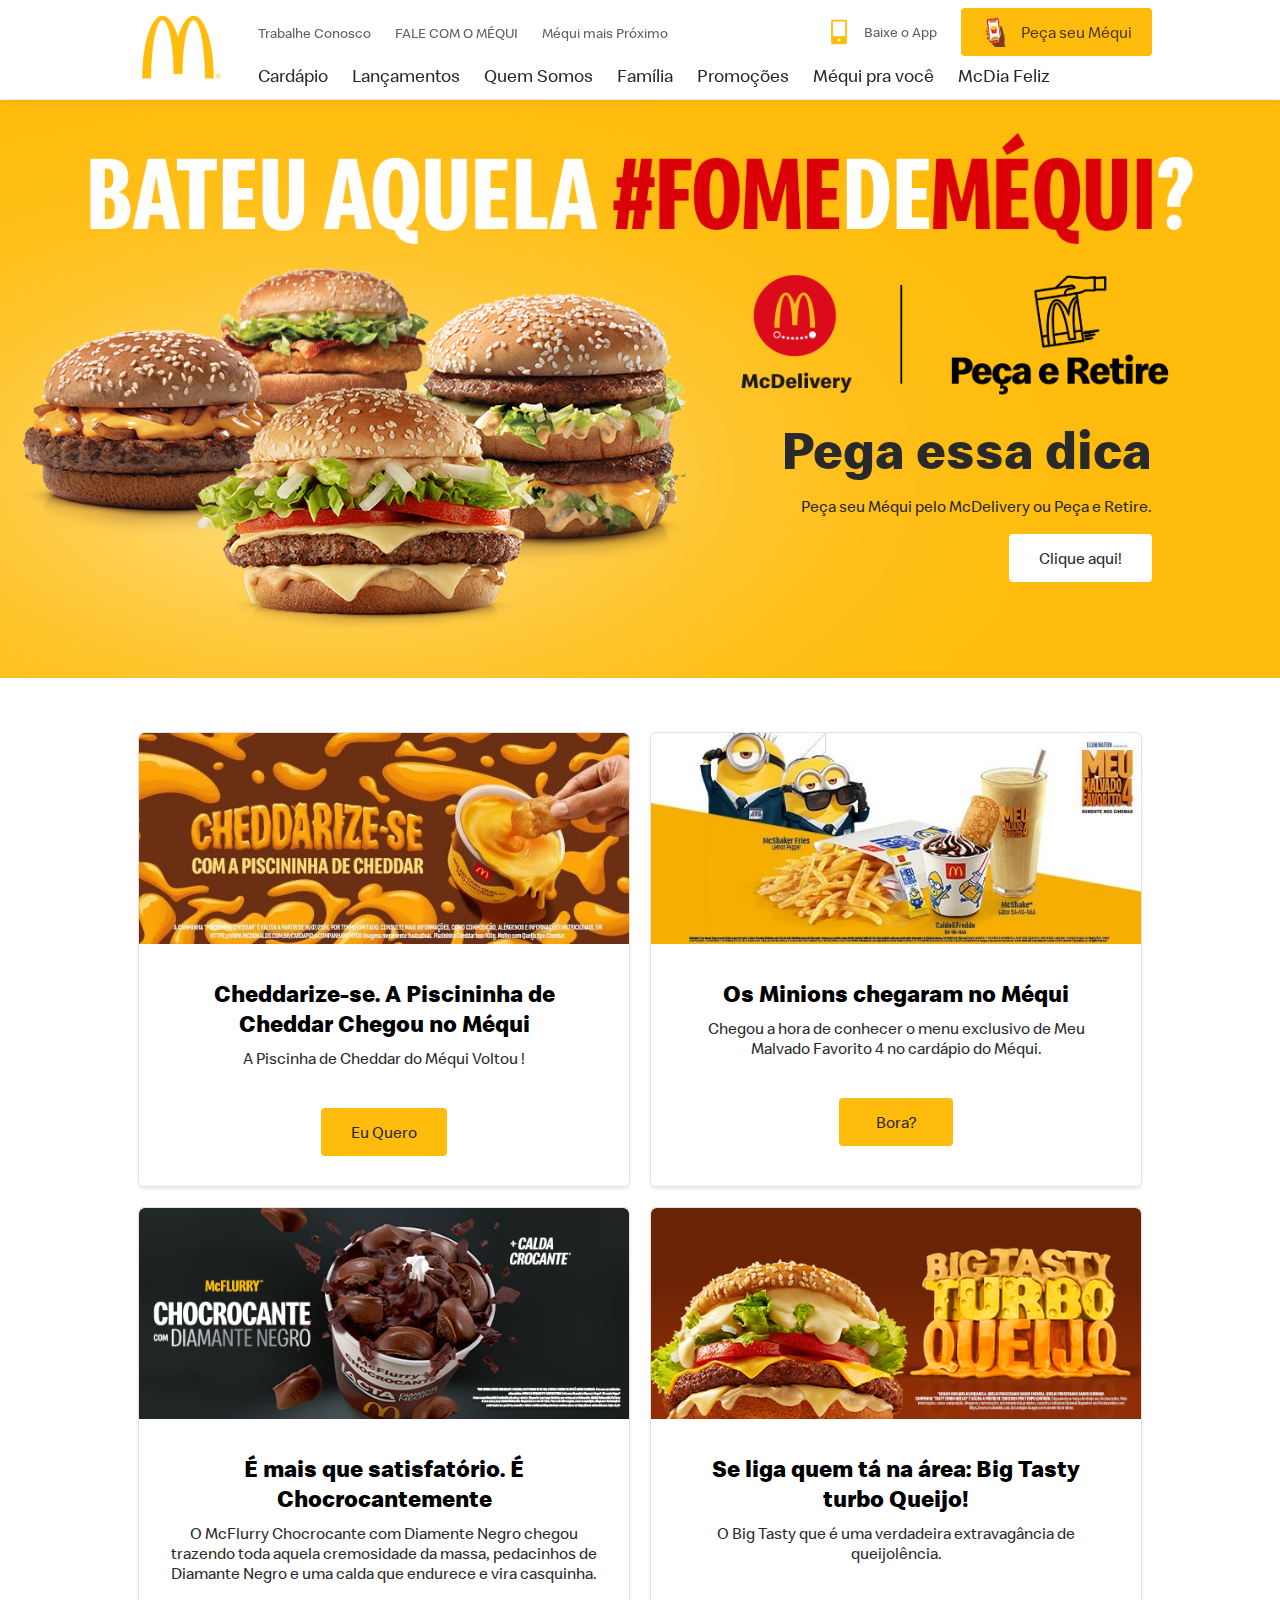
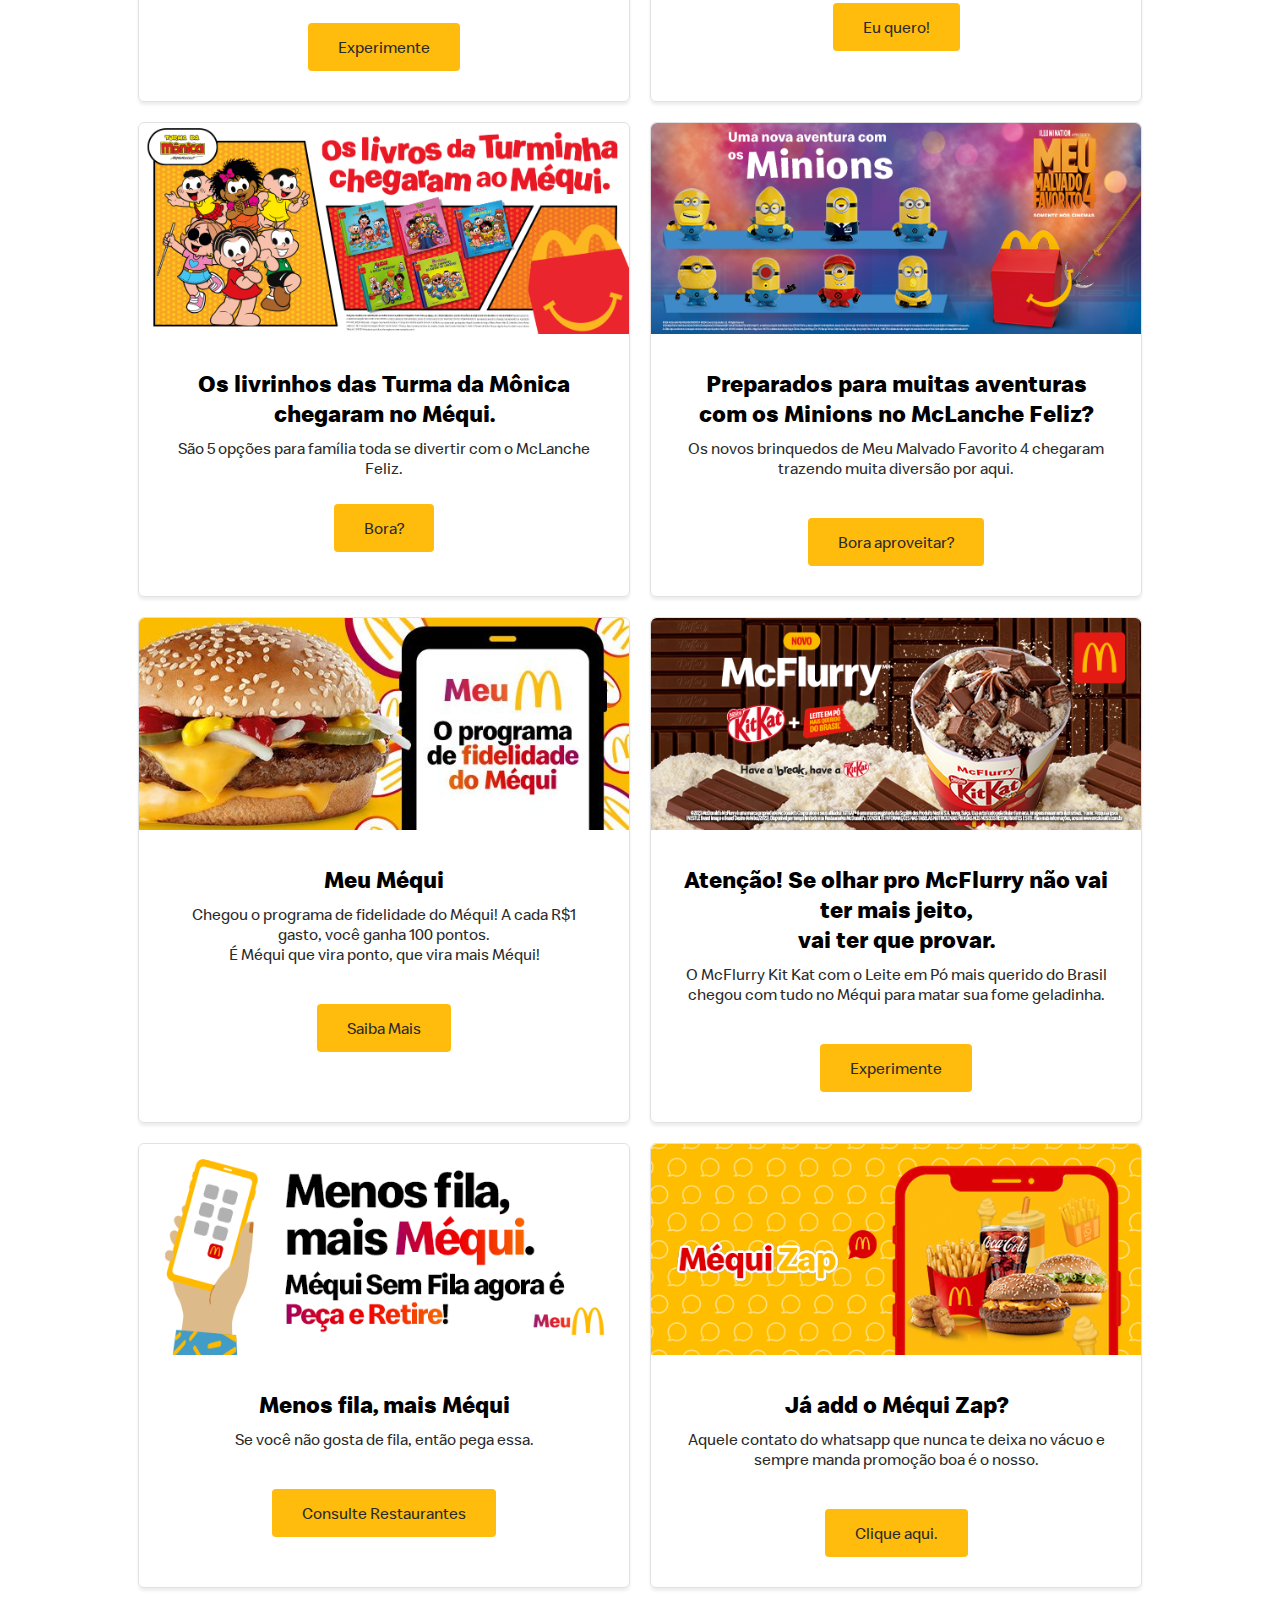
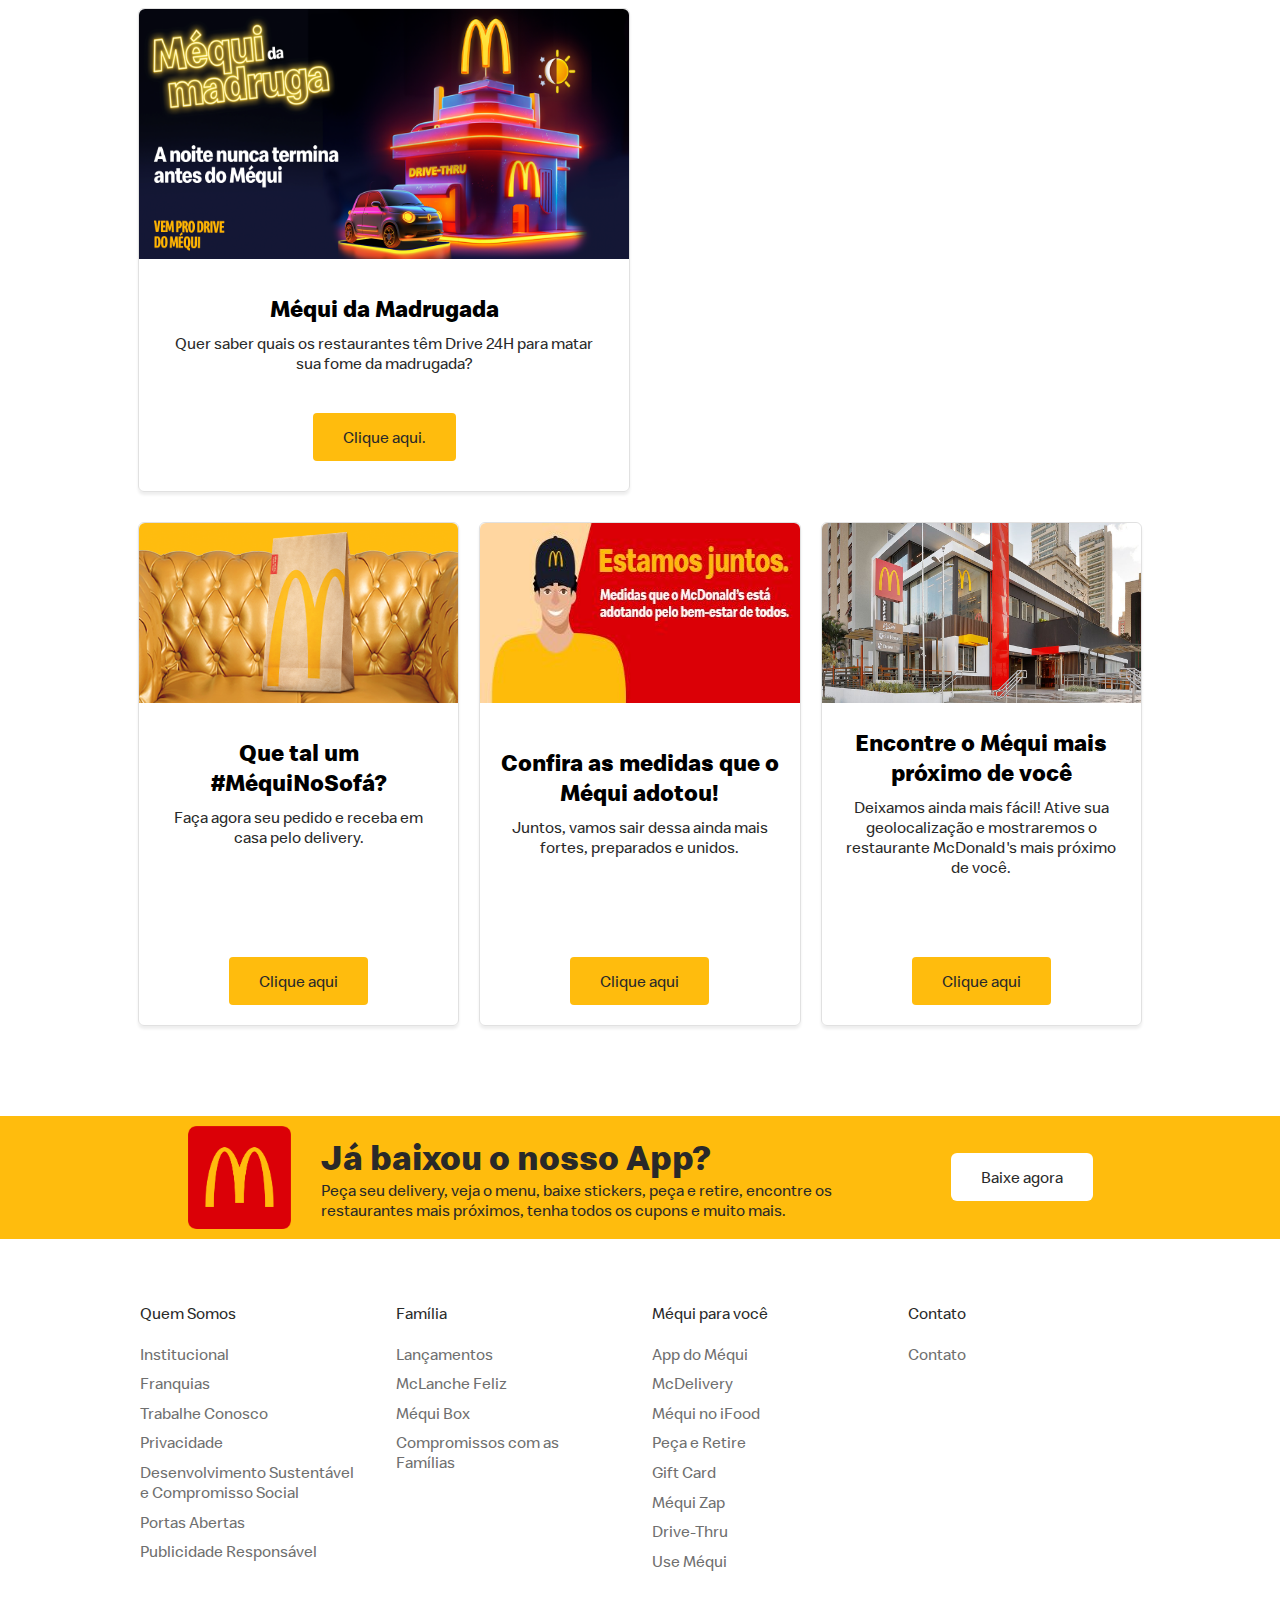
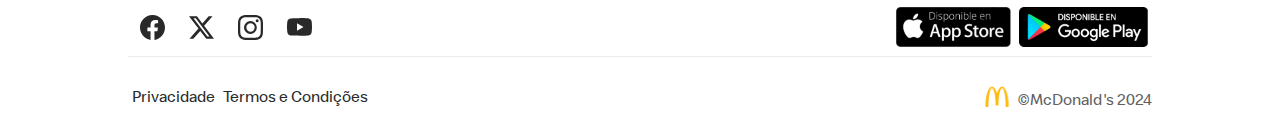
==== index backup.html @ 5dcb1578 "fixing and adding responsivity" ====
<!DOCTYPE html>
<html lang="en">

<head>
    <meta charset="UTF-8">
    <meta name="viewport" content="width=device-width, initial-scale=1.0">
    <meta name="author" content="Gabriel do Carmo Batista">
    <meta name="description" content="USED FOR STUDIES REASONS">
    <title>McDonald's - Site Oficial do McDonald' Brasil | McDonald's</title>
    <link rel="stylesheet" href="css/style.css">
    <link rel="icon" type="image" href="./imgs/header/icone.png">
    <script src="script/script.js"></script>
</head>

<body>
    <header>
        <div class="header-org">
            <div class="brand_logo">
                <a href="index.html" class="img-link">
                    <img src="./imgs/header/mcdonalds-logo-footer-bg-white.webp" alt="McDonald's Logo" width="108px"
                        height="auto">
                </a>
            </div>
            <div class="navegation-div">
                <div class="nav-externs-links">
                    <div class="contact-links">
                        <nav>
                            <ul>
                                <li class="contacts"><a href="#">Trabalhe Conosco</a></li>
                                <li class="contacts"><a href="#">FALE COM O MÉQUI</a></li>
                                <li class="contacts"><a href="#">Méqui mais Próximo</a></li>
                            </ul>
                        </nav>
                    </div>
                    <div class="final-extern">
                        <div class="app-links">
                            <a href="Apps page/apps.html">
                                <img src="./imgs/header/MCD_Descarga_la_app_406b004273.png" alt="Celular Amarelo">
                                <span>Baixe o App</span>
                            </a>
                        </div>
                        <div class="order-button">
                            <a href="#">
                                <img src="./imgs/header/app-handed.png"
                                    alt="Hand holding a smartphone with foods inside">
                                <span>Peça seu Méqui</span>
                            </a>
                        </div>
                    </div>
                </div>
                <div class="nav-intern-links">
                    <nav>
                        <ul>
                            <li class="mac-links"><a href="#">Cardápio</a></li>
                            <li class="mac-links"><a href="#">Lançamentos</a></li>
                            <li class="mac-links"><a href="#">Quem Somos</a></li>
                            <li class="mac-links"><a href="#">Família</a></li>
                            <li class="mac-links"><a href="#">Promoções</a></li>
                            <li class="mac-links"><a href="#">Méqui pra você</a></li>
                            <li class="mac-links"><a href="#">McDia Feliz</a></li>
                        </ul>
                    </nav>
                </div>
            </div>
        </div>
    </header>
    <main>
        <div class="first-itens-shown">
            <img src="./imgs/592_3_1_banner_home_1440x650_cb1d3e6863.png" alt="Propaganda McDonald's">

            <div class="img-text">
                <h1>Pega essa dica</h1>
                <p>Peça seu Méqui pelo McDelivery ou Peça e Retire.</p>
                <a href="#">
                    Clique aqui!
                </a>
            </div>
        </div>

        <section class="novidades-config">
            <div class="novidades-layout">
                <div class="news-mc">
                    <div class="news-div-img">
                        <img src="./imgs/novidades/cheddarize.jpg" alt="Cheddarize">
                    </div>
                    <div class="news-div-text">
                        <h4>Cheddarize-se. A Piscininha de Cheddar Chegou no Méqui</h4>
                        <div class="text-link">
                            <p>A Piscinha de Cheddar do Méqui Voltou !</p>
                            <a href="#" class="clickhere-button">
                                Eu Quero
                            </a>
                        </div>
                    </div>
                </div>
                <div class="news-mc">
                    <div class="news-div-img">
                        <img src="./imgs/novidades/minions.jpg" alt="Minions no Mc">
                    </div>
                    <div class="news-div-text">
                        <h4>Os Minions chegaram no Méqui</h4>
                        <div class="text-link">
                            <p>Chegou a hora de conhecer o menu exclusivo de Meu Malvado Favorito 4 no cardápio do
                                Méqui.
                            </p>
                            <a href="#" class="clickhere-button">
                                Bora?
                            </a>
                        </div>
                    </div>
                </div>
                <div class="news-mc">
                    <div class="news-div-img">
                        <img src="./imgs/novidades/chocrocante.png" alt="Chocrocante">
                    </div>
                    <div class="news-div-text">
                        <h4>É mais que satisfatório. É Chocrocantemente</h4>
                        <div class="text-link">
                            <p>O McFlurry Chocrocante com Diamente Negro chegou trazendo toda aquela cremosidade da
                                massa,
                                pedacinhos de Diamante Negro e uma calda que endurece e vira casquinha.</p>
                            <a href="#" class="clickhere-button">
                                Experimente
                            </a>
                        </div>
                    </div>
                </div>
                <div class="news-mc">
                    <div class="news-div-img">
                        <img src="./imgs/novidades/bigtasty.png" alt="BigTasty">
                    </div>
                    <div class="news-div-text">
                        <h4>Se liga quem tá na área: Big Tasty turbo Queijo!</h4>
                        <div class="text-link">
                            <p>O Big Tasty que é uma verdadeira extravagância de queijolência.</p>
                            <a href="#" class="clickhere-button">
                                Eu quero!
                            </a>
                        </div>
                    </div>
                </div>
                <div class="news-mc">
                    <div class="news-div-img">
                        <img src="./imgs/novidades/turmadamonica.png" alt="Turma da Monica">
                    </div>
                    <div class="news-div-text">
                        <h4>Os livrinhos das Turma da Mônica chegaram no Méqui.</h4>
                        <p>São 5 opções para família toda se divertir com o McLanche Feliz.</p>
                        <a href="#" class="clickhere-button">
                            Bora?
                        </a>
                    </div>
                </div>
                <div class="news-mc">
                    <div class="news-div-img">
                        <img src="./imgs/novidades/mclanchefeliz.png" alt="McLanche Feliz">
                    </div>
                    <div class="news-div-text">
                        <h4>Preparados para muitas aventuras com os Minions no McLanche Feliz?</h4>
                        <div class="text-link">
                            <p>Os novos brinquedos de Meu Malvado Favorito 4 chegaram trazendo muita diversão por aqui.
                            </p>
                            <a href="#" class="clickhere-button">
                                Bora aproveitar?
                            </a>
                        </div>
                    </div>
                </div>
                <div class="news-mc">
                    <div class="news-div-img">
                        <img src="./imgs/novidades/meumequi.jpg" alt="Meu Méqui">
                    </div>
                    <div class="news-div-text">
                        <h4>Meu Méqui</h4>
                        <div class="text-link">
                            <p>Chegou o programa de fidelidade do Méqui! A cada R$1 gasto, você ganha 100 pontos. <br> É
                                Méqui que vira ponto, que vira mais Méqui!</p>
                            <a href="#" class="clickhere-button">
                                Saiba Mais
                            </a>
                        </div>
                    </div>
                </div>
                <div class="news-mc">
                    <div class="news-div-img">
                        <img src="./imgs/novidades/mcflurry.png" alt="McFlurry">
                    </div>
                    <div class="news-div-text">
                        <h4>Atenção! Se olhar pro McFlurry não vai ter mais jeito, <br>vai ter que provar.</h4>
                        <div class="text-link">
                            <p>O McFlurry Kit Kat com o Leite em Pó mais querido do Brasil chegou com tudo no Méqui para
                                matar sua fome geladinha.</p>
                            <a href="#" class="clickhere-button">
                                Experimente
                            </a>
                        </div>
                    </div>
                </div>
                <div class="news-mc">
                    <div class="news-div-img">
                        <img src="./imgs/novidades/menosfila.png" alt="Menos fila, mais Méqui">
                    </div>
                    <div class="news-div-text">
                        <h4>Menos fila, mais Méqui</h4>
                        <div class="text-link">
                            <p>Se você não gosta de fila, então pega essa.</p>
                            <a href="#" class="clickhere-button">
                                Consulte Restaurantes
                            </a>
                        </div>
                    </div>
                </div>
                <div class="news-mc">
                    <div class="news-div-img">
                        <img src="./imgs/novidades/mequizap.png" alt="MéquiZap">
                    </div>
                    <div class="news-div-text">
                        <h4>Já add o Méqui Zap?</h4>
                        <div class="text-link">
                            <p>Aquele contato do whatsapp que nunca te deixa no vácuo e sempre manda promoção boa é o
                                nosso.
                            </p>
                            <a href="#" class="clickhere-button">
                                Clique aqui.
                            </a>
                        </div>
                    </div>
                </div>
                <div class="news-mc">
                    <div class="news-div-img">
                        <img src="./imgs/novidades/mequimadrugada.png" alt="Méqui da Madrugada" width="580px"
                            height="250px">
                    </div>
                    <div class="news-div-text">
                        <h4>Méqui da Madrugada</h4>
                        <div class="text-link">
                            <p>Quer saber quais os restaurantes têm Drive 24H para matar sua fome da madrugada?</p>
                            <a href="#" class="clickhere-button">
                                Clique aqui.
                            </a>
                        </div>
                    </div>
                </div>
            </div>
        </section>
        <section class="funcionalidades">
            <div class="func-layout">
                <div class="funct-div">
                    <div class="img-fun">
                        <img src="./imgs/novidades/mequisofa.png" alt="Méqui no Sofá" width="410px" height="180px">
                    </div>
                    <div class="fun-content">
                        <div class="text-fun">
                            <h4>Que tal um #MéquiNoSofá?</h4>
                            <p>Faça agora seu pedido e receba em casa pelo delivery. <br><br></p>
                        </div>
                    </div>
                    <div class="fun-a">
                        <a href="#">Clique aqui</a>
                    </div>
                </div>
                <div class="funct-div">
                    <div class="img-fun">
                        <img src="./imgs/novidades/medidas.jpg" alt="Medidas" width="410px" height="180px">
                    </div>
                    <div class="fun-content">
                        <div class="text-fun">
                            <h4>Confira as medidas que o Méqui adotou!</h4>
                            <p>Juntos, vamos sair dessa ainda mais fortes, preparados e unidos.</p>
                        </div>
                    </div>
                    <div class="fun-a">
                        <a href="#">Clique aqui</a>
                    </div>

                </div>
                <div class="funct-div">
                    <div class="img-fun">
                        <img src="./imgs/novidades/mequimaisperto.jpg" alt="Méqui mais perto" width="410px"
                            height="180px">
                    </div>
                    <div class="fun-content">
                        <div class="text-fun">
                            <h4>Encontre o Méqui mais próximo de você</h4>
                            <p>Deixamos ainda mais fácil! Ative sua geolocalização e mostraremos o restaurante
                                McDonald's mais próximo de você.</p>
                        </div>
                    </div>
                    <div class="fun-a">
                        <a href="#">Clique aqui</a>
                    </div>

                </div>
            </div>
        </section>
    </main>
    <footer>
        <div class="footer-header">
            <div class="header-f-lyt">
                <div class="f-layt img-f">
                    <img src="./imgs/footer/mcdonalds-logo-bg-red.webp" alt="McDonalds logo" width="103px"
                        height="103px">

                    <div class="f-layt text-f">
                        <h2>Já baixou o nosso App?</h2>
                        <p>Peça seu delivery, veja o menu, baixe stickers, peça e retire, encontre os <br> restaurantes
                            mais
                            próximos, tenha todos os cupons e muito mais.</p>
                    </div>
                </div>
                <div class="f-layt button-f">
                    <a href="#">Baixe agora</a>
                </div>
            </div>
        </div>
        <div class="molho-style">
            <div class="molho-derramado sem-derramar">
                <svg xmlns="http://www.w3.org/2000/svg" width="1047" height="53" viewBox="0 0 1047 53"
                    class="cheddar-molho">
                    <g fill="#FFBC0D" fill-rule="evenodd">
                        <path
                            d="M783 0h8.898c27.346 1.109 41.205 29.39 70.124 24.947 10.435-1.602 19.12-7.673 30.019-7.762 26.084-.21 38.888 29.7 63.222 34.884 7.298 1.555 14.958 1.35 21.71-2.062 5.922-2.992 10.522-7.947 14.51-13.13 6.888-8.958 13.024-18.669 21.26-26.511 4.48-4.262 9.887-8.221 16.028-9.521 2.384-.506 4.793-.72 7.207-.845H1046M0 0c95.445 0 125.033 46.115 167.984 46.115C219.525 46.115 251.974 0 325.469 0c53.687 0 70.33 25.94 94.489 25.94C448.951 25.94 467.205 0 508.544 0"
                            transform="translate(.32)"></path>
                    </g>
                </svg>
            </div>
        </div>
        <div class="footer-links-ly">
            <div class="links-lyt">
                <div class="direction-link quem-somos-footer">
                    <div class="link-title">Quem Somos</div>
                    <div class="nav-footer-links">
                        <nav>
                            <ul>
                                <li> <a href="#">Institucional</a></li>
                                <li><a href="#">Franquias</a></li>
                                <li><a href="#">Trabalhe Conosco</a></li>
                                <li><a href="#">Privacidade</a></li>
                                <li><a href="#">Desenvolvimento Sustentável e Compromisso Social</a></li>
                                <li><a href="#">Portas Abertas</a></li>
                                <li><a href="#">Publicidade Responsável</a></li>
                            </ul>
                        </nav>
                    </div>
                </div>

                <div class="direction-link family-footer">
                    <div class="link-title">Família</div>
                    <div class="nav-footer-links">
                        <nav>
                            <ul>
                                <li><a href="#">Lançamentos</a></li>
                                <li><a href="#">McLanche Feliz</a></li>
                                <li><a href="#">Méqui Box</a></li>
                                <li><a href="#">Compromissos com as Famílias</a></li>
                            </ul>
                        </nav>
                    </div>
                </div>

                <div class="direction-link mequi-pra-vc-footer">
                    <div class="link-title">Méqui para você</div>
                    <div class="nav-footer-links">
                        <nav>
                            <ul>
                                <li><a href="#">App do Méqui</a></li>
                                <li><a href="#">McDelivery</a></li>
                                <li><a href="#">Méqui no iFood</a></li>
                                <li><a href="#">Peça e Retire</a></li>
                                <li><a href="#">Gift Card</a></li>
                                <li><a href="#">Méqui Zap</a></li>
                                <li><a href="#">Drive-Thru</a></li>
                                <li><a href="#">Use Méqui</a></li>
                            </ul>
                        </nav>
                    </div>
                </div>

                <div class="direction-link contacts-footer">
                    <div class="link-title">Contato</div>
                    <div class="nav-footer-links">
                        <nav>
                            <ul>
                                <li><a href="#">Contato</a></li>
                            </ul>
                        </nav>
                    </div>
                </div>
            </div>
        </div>
        <div class="social-medias">
            <div class="socialm-lyt">
                <div class="social-medias-links">
                    <div class="facebook"><svg xmlns="http://www.w3.org/2000/svg" width="25" height="25"
                            fill="#292929" class="bi bi-facebook" viewBox="0 0 16 16">
                            <path
                                d="M16 8.049c0-4.446-3.582-8.05-8-8.05C3.58 0-.002 3.603-.002 8.05c0 4.017 2.926 7.347 6.75 7.951v-5.625h-2.03V8.05H6.75V6.275c0-2.017 1.195-3.131 3.022-3.131.876 0 1.791.157 1.791.157v1.98h-1.009c-.993 0-1.303.621-1.303 1.258v1.51h2.218l-.354 2.326H9.25V16c3.824-.604 6.75-3.934 6.75-7.951" />
                        </svg></div>

                    <div class="twitter">
                        <svg xmlns="http://www.w3.org/2000/svg" width="25" height="25" fill="#292929" class="bi bi-twitter-x" viewBox="0 0 16 16">
                            <path d="M12.6.75h2.454l-5.36 6.142L16 15.25h-4.937l-3.867-5.07-4.425 5.07H.316l5.733-6.57L0 .75h5.063l3.495 4.633L12.601.75Zm-.86 13.028h1.36L4.323 2.145H2.865z"/>
                          </svg>
                    </div>

                    <div class="instagram">
                        <svg xmlns="http://www.w3.org/2000/svg" width="25" height="25" fill="#292929" class="bi bi-instagram" viewBox="0 0 16 16">
                            <path d="M8 0C5.829 0 5.556.01 4.703.048 3.85.088 3.269.222 2.76.42a3.9 3.9 0 0 0-1.417.923A3.9 3.9 0 0 0 .42 2.76C.222 3.268.087 3.85.048 4.7.01 5.555 0 5.827 0 8.001c0 2.172.01 2.444.048 3.297.04.852.174 1.433.372 1.942.205.526.478.972.923 1.417.444.445.89.719 1.416.923.51.198 1.09.333 1.942.372C5.555 15.99 5.827 16 8 16s2.444-.01 3.298-.048c.851-.04 1.434-.174 1.943-.372a3.9 3.9 0 0 0 1.416-.923c.445-.445.718-.891.923-1.417.197-.509.332-1.09.372-1.942C15.99 10.445 16 10.173 16 8s-.01-2.445-.048-3.299c-.04-.851-.175-1.433-.372-1.941a3.9 3.9 0 0 0-.923-1.417A3.9 3.9 0 0 0 13.24.42c-.51-.198-1.092-.333-1.943-.372C10.443.01 10.172 0 7.998 0zm-.717 1.442h.718c2.136 0 2.389.007 3.232.046.78.035 1.204.166 1.486.275.373.145.64.319.92.599s.453.546.598.92c.11.281.24.705.275 1.485.039.843.047 1.096.047 3.231s-.008 2.389-.047 3.232c-.035.78-.166 1.203-.275 1.485a2.5 2.5 0 0 1-.599.919c-.28.28-.546.453-.92.598-.28.11-.704.24-1.485.276-.843.038-1.096.047-3.232.047s-2.39-.009-3.233-.047c-.78-.036-1.203-.166-1.485-.276a2.5 2.5 0 0 1-.92-.598 2.5 2.5 0 0 1-.6-.92c-.109-.281-.24-.705-.275-1.485-.038-.843-.046-1.096-.046-3.233s.008-2.388.046-3.231c.036-.78.166-1.204.276-1.486.145-.373.319-.64.599-.92s.546-.453.92-.598c.282-.11.705-.24 1.485-.276.738-.034 1.024-.044 2.515-.045zm4.988 1.328a.96.96 0 1 0 0 1.92.96.96 0 0 0 0-1.92m-4.27 1.122a4.109 4.109 0 1 0 0 8.217 4.109 4.109 0 0 0 0-8.217m0 1.441a2.667 2.667 0 1 1 0 5.334 2.667 2.667 0 0 1 0-5.334"/>
                          </svg>
                    </div>

                    <div class="youtube">
                        <svg xmlns="http://www.w3.org/2000/svg" width="25" height="25" fill="#292929" class="bi bi-youtube" viewBox="0 0 16 16">
                            <path d="M8.051 1.999h.089c.822.003 4.987.033 6.11.335a2.01 2.01 0 0 1 1.415 1.42c.101.38.172.883.22 1.402l.01.104.022.26.008.104c.065.914.073 1.77.074 1.957v.075c-.001.194-.01 1.108-.082 2.06l-.008.105-.009.104c-.05.572-.124 1.14-.235 1.558a2.01 2.01 0 0 1-1.415 1.42c-1.16.312-5.569.334-6.18.335h-.142c-.309 0-1.587-.006-2.927-.052l-.17-.006-.087-.004-.171-.007-.171-.007c-1.11-.049-2.167-.128-2.654-.26a2.01 2.01 0 0 1-1.415-1.419c-.111-.417-.185-.986-.235-1.558L.09 9.82l-.008-.104A31 31 0 0 1 0 7.68v-.123c.002-.215.01-.958.064-1.778l.007-.103.003-.052.008-.104.022-.26.01-.104c.048-.519.119-1.023.22-1.402a2.01 2.01 0 0 1 1.415-1.42c.487-.13 1.544-.21 2.654-.26l.17-.007.172-.006.086-.003.171-.007A100 100 0 0 1 7.858 2zM6.4 5.209v4.818l4.157-2.408z"/>
                          </svg>
                    </div>
                </div>
                <div class="download-app">
                    <div class="apple-store">
                        <img src="./imgs/footer/download app/app_store_3x_d293084ca1.png" alt="Apple Store">
                    </div>
                    <div class="play-store">
                        <img src="./imgs/footer/download app/disponible_google_play_3x_c977cae3bc.png" alt="Play Store">
                    </div>
                </div>
            </div>
        </div>
        <div class="last-content">
            <div class="last-lyt">
                <div class="link-privaticity">
                    <nav>
                        <ul>
                            <li><a href="#">Privacidade</a></li>
                            <li><a href="#">Termos e Condições</a></li>
                        </ul>
                    </nav>
                </div>
                <div class="copyrigthh">
                    <div class="copy-img">
                        <img src="./imgs/header/icone.png" alt="McLogo">
                    </div>
                    <div class="copy-text">
                        <span>&copy;McDonald's 2024</span>
                    </div>
                </div>
            </div>
        </div>
    </footer>
</body>

</html>
---- css/style.css ----
* {
    margin: 0;
    padding: 0;
    box-sizing: border-box;
}


/* FONTS - TAKEN IN THE OFFICIAL MAKE DONALD'S WEBSITE */
@font-face {
    font-family: Speedee-Regular;
    src: url("../fonts/Speedee_A_Rg.783d9e1.ttf");
}

@font-face {
    font-family: Speedee-Bold;
    src: url("../fonts/Speedee_A_Bd.2be351e.ttf");
}


/* PAGE'S CONFIGS */
body {
    font-family: Speedee-Regular;
    overflow-x: hidden;
}


/*  HEADER ELEMENT'S CONFIGS */
header {
    position: fixed;
    width: 100%;
    box-shadow: 0em 0em 0.6em rgba(0, 0, 0, 0.13);
    background-color: white;
    z-index: 1000;
}

.header-org {
    padding: 0 10%;
    display: inline-flex;
}

.brand_logo {
    display: inline-flex;
    height: 100%;
}

.brand_logo a {
    margin-right: 10px;
}

.nav-externs-links {
    display: inline-flex;
    align-items: center;
    justify-content: space-between;
    width: 100%;
}

.nav-intern-links {
    display: inline-flex;
}

.nav-externs-links nav ul,
.nav-intern-links nav ul {
    list-style-type: none;
    display: flex;
}

.nav-externs-links nav ul li a {
    color: #606060;
    font-size: 14px;
    text-decoration: none;
    padding: .5rem .75rem;
    white-space: nowrap;
}

.nav-intern-links nav ul li a {
    color: #292929;
    font-size: 18px;
    text-decoration: none;
    padding: .5rem .75rem;
    white-space: nowrap;
}

.final-extern {
    display: inline-flex;
    align-items: center;
}

.app-links a {
    display: inline-flex;
    align-items: center;
    text-decoration: none;
    color: #606060;
    font-size: 14px;
    padding: .5rem .75rem;
    white-space: nowrap;
}

.app-links a img {
    margin-right: 10px;
    max-height: 30px;
}

.order-button {
    padding: .5rem .75rem;
    padding-right: 0;
}

.order-button a img {
    max-height: 30px;
    margin-right: 10px;
}

.order-button a {
    font-size: 1rem;
    text-decoration: none;
    color: rgba(0, 0, 0, .7);
    ;
    display: inline-flex;
    text-align: center;
    align-items: center;
    background-color: #ffbc0d;
    height: 48px;
    min-width: 114px;
    cursor: pointer;
    padding: 20px;
    border-radius: 4px;
    white-space: nowrap;
}

.order-button a:hover {
    background-color: #c08b00;
}




/* MAIN ELEMENT'S CONFIG */
.first-itens-shown {
    position: relative;
    padding-top: 100px;
}

.first-itens-shown img {
    width: 100%;
}

.img-text {
    position: absolute;
    right: 10%;
    color: #292929;
    text-align: right;
    top: 0;
    height: calc(100% - 100px);
    display: flex;
    align-items: flex-end;
    flex-direction: column;
    justify-content: flex-end;
}

.img-text h1 {
    font-family: Speedee-Bold;
    font-size: 54px;
    margin-bottom: 13px;
}

.img-text p {
    font-size: 16px;
    margin-bottom: 18px;
    color: #292929;
}

.img-text a {
    text-decoration: none;
    color: #292929;
    background-color: white;
    height: 48px;
    min-width: 114px;
    padding: 14px 30px;
    border-radius: 4px;
}


.novidades-config {
    width: 100%;
}

.novidades-layout {
    padding: 0 10%;
    padding-top: 40px;
    display: flex;
    flex-wrap: wrap;
}

.news-mc {
    border: 1px solid #e1e1e1;
    box-shadow: 0 3px 3px rgba(0, 0, 0, .07);
    border-radius: 6px;
    text-align: center;
    display: flex;
    align-items: center;
    flex-direction: column;
    width: calc(50% - 20px);
    margin: 10px;
}

.news-div-img {
    display: block;
    width: 100%;
}


.news-div-img img {
    width: 100%;
    border-radius: 6px 6px 0px 0px;
}

.news-div-text {
    padding: 30px;

}

.news-div-text h4 {
    font-size: 24px;
    font-family: Speedee-Bold;
}

.news-div-text p {
    font-size: 16px;
    color: #292929;
    margin-top: 10px;
    margin-bottom: 40px;
}

.news-div-text a {
    background-color: #ffbc0d;
    color: #292929;
    border: none;
    height: 48px;
    min-width: 114px;
    padding: 14px 30px;
    white-space: nowrap;
    text-align: center;
    text-decoration: none;
    border-radius: 4px;
}

.news-div-text a:hover {
    background-color: #c08b00;
}

.text-link {
    display: flex;
    align-items: center;
    flex-direction: column;

}

.funcionalidades {
    width: 100%;
}

.func-layout {
    padding: 0 10%;
    padding-top: 10px;
    padding-bottom: 80px;
    display: flex;
    flex-wrap: nowrap;
}

.funct-div {
    border: 1px solid #e1e1e1;
    box-shadow: 0 3px 3px rgba(0, 0, 0, .07);
    border-radius: 6px;
    text-align: center;
    display: flex;
    align-items: center;
    flex-direction: column;
    width: calc(50% - 20px);
    margin: 10px;
    justify-content: space-between;
}

.fun-content {
    padding: 20px;
}

.img-fun {
    display: block;
    width: 100%;
}

.img-fun img {
    width: 100%;
    border-radius: 6px 6px 0px 0px;
}

.text-fun h4 {
    font-size: 24px;
    font-family: Speedee-Bold;
}

.text-fun p {
    font-size: 16px;
    color: #292929;
    margin-top: 10px;
    margin-bottom: 40px;
}

.fun-a {
    display: flex;
    justify-content: center;
    align-items: center;
    padding: 20px;
    width: 100%;
}

.fun-a a {
    background-color: #ffbc0d;
    color: #292929;
    border: none;
    height: 48px;
    min-width: 114px;
    padding: 14px 30px;
    white-space: nowrap;
    text-decoration: none;
    border-radius: 4px;
}

.fun-a a:hover {
    background-color: #c08b00;
}



/* FOOTER ELEMENTS'S CONFIG*/
footer {
    width: 100%;
}

.footer-header {
    background-color: #ffbc0d;
    padding: 0 10%;
}

.header-f-lyt {
    padding: 10px 0;
    display: flex;
    align-items: center;
    justify-content: space-around;
}

.img-f {
    display: flex;
    align-items: center;
}

.img-f img {
    margin-right: 30px;
}

.text-f {
    display: inline-flex;
    flex-direction: column;
}

.text-f p {
    color: #292929;
    font-size: 16px;
}

.text-f h2 {
    font-family: Speedee-bold;
    font-size: 36px;
    color: #292929;
}


.button-f a {
    background-color: white;
    text-decoration: none;
    color: #292929;
    padding: 14px 30px;
    white-space: nowrap;
    height: 48px;
    min-width: 114px;
    border-radius: 6px;
}

.molho-style {
    padding: 0 10%;

}

.sem-derramar {
    visibility: hidden;
    margin-top: -20px;
}

.derramando {
    visibility: visible;
}


.footer-links-ly {
    padding: 0 10%;
    margin: 15px 0;
}

.links-lyt {
    display: flex;
    color: #292929;
}

.direction-link {
    padding: .75rem;
    margin-right: 16px;
    display: block;
    flex-basis: 0;
    flex-grow: 1;
    flex-shrink: 1;

}

.link-title {
    padding-bottom: 1rem;
}

.nav-footer-links nav ul li {
    list-style-type: none;
    padding: .30rem 0;
}

.nav-footer-links nav ul li a {
    text-decoration: none;
    color: #6f6f6f;
}


/* Social Medias Layout */
.social-medias {
    padding: 0 10%;
    margin-bottom: 1.6rem;
}

.socialm-lyt {
    display: flex;
    justify-content: space-between;
    border-bottom: 1px solid rgba(0, 0, 0, .08);
}

.social-medias-links {
    display: flex;
}

.social-medias-links div {
    padding: .75rem;
}

.facebook svg:hover {
    fill: blue;
    transition: 0.5s;
}

.twitter svg:hover {
    fill: goldenrod;
    transition: 0.5s;
}

.instagram svg:hover {
    fill: palevioletred;
    transition: 0.5s;
}

.youtube svg:hover {
    fill: red;
    transition: 0.5s;
}


.download-app {
    display: flex;
}

.download-app div {
    padding: .25rem;
}

.download-app div img {
    width: auto;
    height: 40px;
}

/* Last content */
.last-content {
    padding: 0 10%;
}

.last-lyt {
    display: flex;
    justify-content: space-between;
    color: #606060;
}

.link-privaticity nav ul {
    display: flex;
}

.link-privaticity nav ul li {
    list-style-type: none;
    padding: .25rem;
}


.link-privaticity nav ul li a {
    text-decoration: none;
    color: #292929;
}

.copyrigthh {
    display: flex;
    text-align: center;
    align-items: center;
}

.copy-img {
    margin-right: 5px;
}

.copy-img img {
    height: 30px;
    width: auto;
}
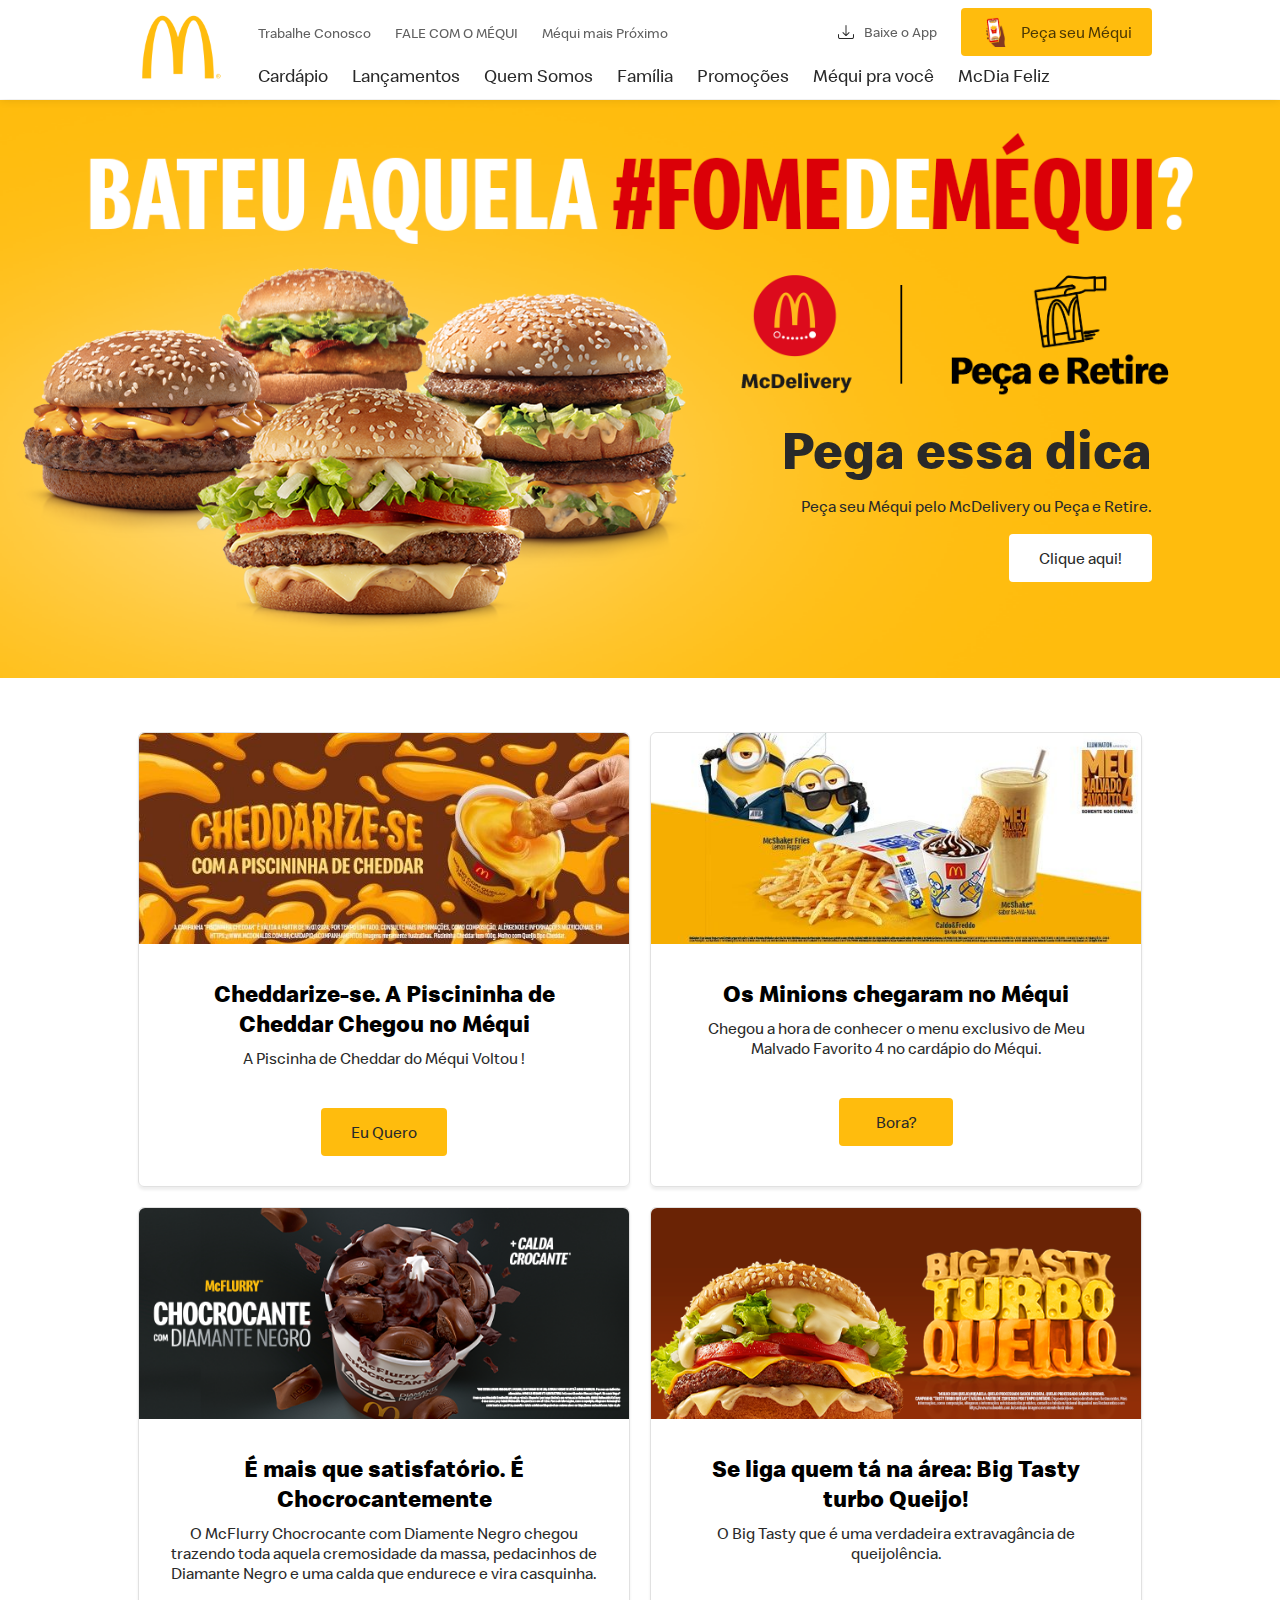
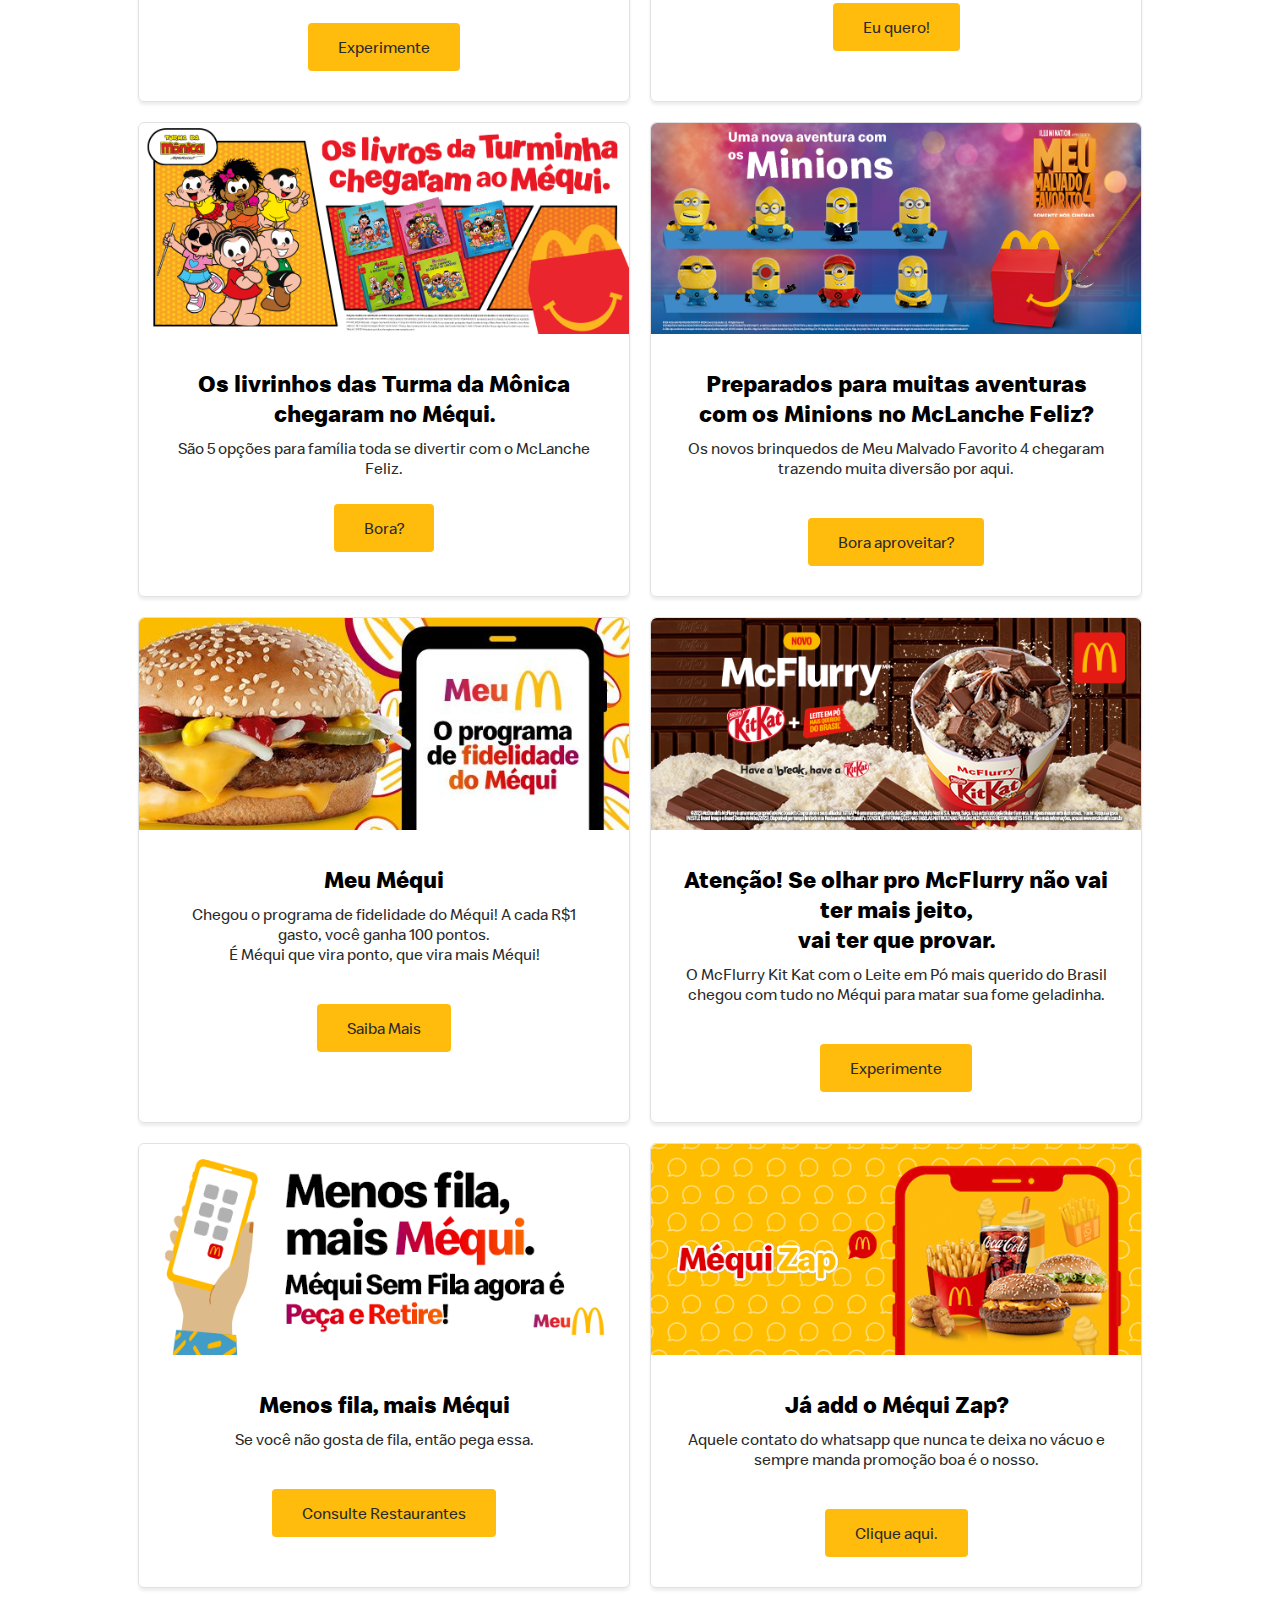
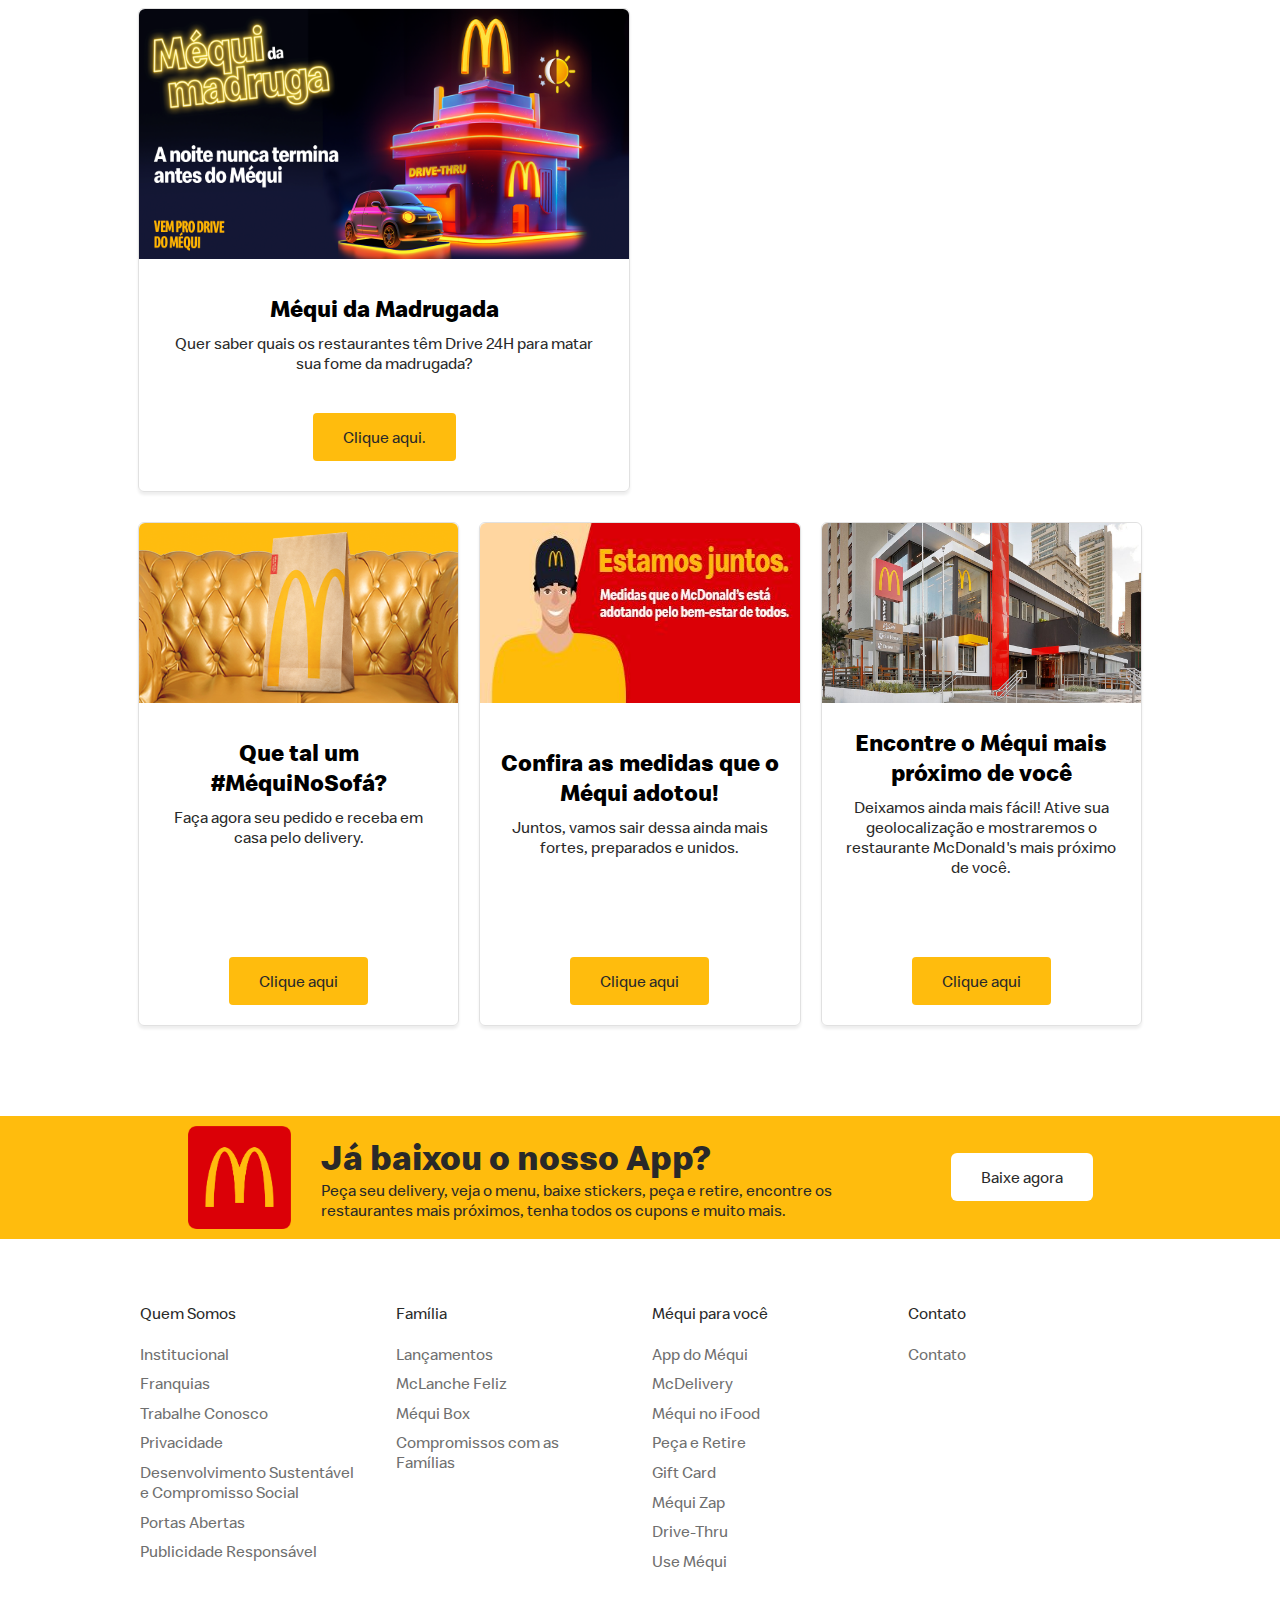
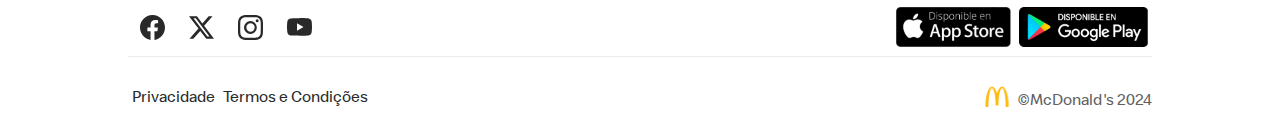
==== commit 7b55b178: "more resposivity" ====
--- a/index backup.html
+++ b/index backup.html
@@ -9,6 +9,7 @@
     <title>McDonald's - Site Oficial do McDonald' Brasil | McDonald's</title>
     <link rel="stylesheet" href="css/style.css">
     <link rel="icon" type="image" href="./imgs/header/icone.png">
+    <link rel="stylesheet" href="https://cdn.jsdelivr.net/npm/bootstrap-icons@1.11.3/font/bootstrap-icons.min.css">
     <script src="script/script.js"></script>
 </head>
 
@@ -20,6 +21,9 @@
                     <img src="./imgs/header/mcdonalds-logo-footer-bg-white.webp" alt="McDonald's Logo" width="108px"
                         height="auto">
                 </a>
+                <div class="menu-svg">
+                    <i class="bi bi-list"></i>
+                </div>
             </div>
             <div class="navegation-div">
                 <div class="nav-externs-links">
@@ -35,7 +39,7 @@
                     <div class="final-extern">
                         <div class="app-links">
                             <a href="Apps page/apps.html">
-                                <img src="./imgs/header/MCD_Descarga_la_app_406b004273.png" alt="Celular Amarelo">
+                                <i class="bi bi-download"></i>
                                 <span>Baixe o App</span>
                             </a>
                         </div>
@@ -64,9 +68,104 @@
             </div>
         </div>
     </header>
+    <div class="sidebar">
+        <div class="sidebar-header">
+            <div class="mc-logo">
+                <a href="index.html" class="img-link">
+                    <img src="./imgs/header/mcdonalds-logo-footer-bg-white.webp" alt="McDonald's Logo">
+                </a>
+            </div>
+            <div class="close-svg">
+                <i class="bi bi-x"></i>
+            </div>
+        </div>
+
+
+        <div class="intern-links">
+            <nav>
+                <ul>
+                    <li>
+                        <div class="link-internos">
+                            Cardápio
+                            <i class="bi bi-plus"></i>
+                        </div>
+                    </li>
+                    <li>
+                        <div class="link-internos">
+                            <a href="lancamentos.html">Lançamentos</a>
+                        </div>
+                    </li>
+                    <li>
+                        <div class="link-internos">
+                            Quem somos
+                            <i class="bi bi-plus"></i>
+                        </div>
+                    </li>
+                    <li>
+                        <div class="link-internos">
+                            Família
+                            <i class="bi bi-plus"></i>
+                        </div>
+                    </li>
+                    <li>
+                        <div class="link-internos">
+                            Promoções
+                            <i class="bi bi-plus"></i>
+                        </div>
+                    </li>
+                    <li>
+                        <div class="link-internos">
+                            Méqui pra você
+                            <i class="bi bi-plus"></i>
+                        </div>
+                    </li>
+                    <li>
+                        <div class="link-internos">
+                            McDia Feliz
+                            <i class="bi bi-plus"></i>
+                        </div>
+                    </li>
+                </ul>
+            </nav>
+        </div>
+
+
+        <div class="extern-links">
+            <nav>
+                <ul>
+                    <li>
+                        <div class="mclinks">
+                            <a href="#">
+                                <img src="./imgs/header/MCD_Descarga_la_app_406b004273.png" alt="Phone">
+                                Baixe o app
+                            </a>
+                        </div>
+                    </li>
+
+                    <li>
+                        <div class="mclinks">
+                            <a href="#">Trabalhe conosco</a>
+                        </div>
+                    </li>
+
+                    <li>
+                        <div class="mclinks">
+                            <a href="#">FALE COM O MÉQUI</a>
+                        </div>
+                    </li>
+
+                    <li>
+                        <div class="mclinks">
+                            <a href="#">Méqui mais Próximo</a>
+                        </div>
+                    </li>
+                </ul>
+            </nav>
+        </div>
+    </div>
     <main>
         <div class="first-itens-shown">
-            <img src="./imgs/592_3_1_banner_home_1440x650_cb1d3e6863.png" alt="Propaganda McDonald's">
+            <img src="./imgs/592_3_1_banner_home_1440x650_cb1d3e6863.png" alt="Propaganda McDonald's" class="main-img">
 
             <div class="img-text">
                 <h1>Pega essa dica</h1>
@@ -315,7 +414,7 @@
         </div>
         <div class="molho-style">
             <div class="molho-derramado sem-derramar">
-                <svg xmlns="http://www.w3.org/2000/svg" width="1047" height="53" viewBox="0 0 1047 53"
+                <svg xmlns="http://www.w3.org/2000/svg" width="100%" height="53" viewBox="0 0 1047 53"
                     class="cheddar-molho">
                     <g fill="#FFBC0D" fill-rule="evenodd">
                         <path
@@ -391,28 +490,34 @@
         <div class="social-medias">
             <div class="socialm-lyt">
                 <div class="social-medias-links">
-                    <div class="facebook"><svg xmlns="http://www.w3.org/2000/svg" width="25" height="25"
-                            fill="#292929" class="bi bi-facebook" viewBox="0 0 16 16">
+                    <div class="facebook"><svg xmlns="http://www.w3.org/2000/svg" width="25" height="25" fill="#292929"
+                            class="bi bi-facebook" viewBox="0 0 16 16">
                             <path
                                 d="M16 8.049c0-4.446-3.582-8.05-8-8.05C3.58 0-.002 3.603-.002 8.05c0 4.017 2.926 7.347 6.75 7.951v-5.625h-2.03V8.05H6.75V6.275c0-2.017 1.195-3.131 3.022-3.131.876 0 1.791.157 1.791.157v1.98h-1.009c-.993 0-1.303.621-1.303 1.258v1.51h2.218l-.354 2.326H9.25V16c3.824-.604 6.75-3.934 6.75-7.951" />
                         </svg></div>
 
                     <div class="twitter">
-                        <svg xmlns="http://www.w3.org/2000/svg" width="25" height="25" fill="#292929" class="bi bi-twitter-x" viewBox="0 0 16 16">
-                            <path d="M12.6.75h2.454l-5.36 6.142L16 15.25h-4.937l-3.867-5.07-4.425 5.07H.316l5.733-6.57L0 .75h5.063l3.495 4.633L12.601.75Zm-.86 13.028h1.36L4.323 2.145H2.865z"/>
-                          </svg>
+                        <svg xmlns="http://www.w3.org/2000/svg" width="25" height="25" fill="#292929"
+                            class="bi bi-twitter-x" viewBox="0 0 16 16">
+                            <path
+                                d="M12.6.75h2.454l-5.36 6.142L16 15.25h-4.937l-3.867-5.07-4.425 5.07H.316l5.733-6.57L0 .75h5.063l3.495 4.633L12.601.75Zm-.86 13.028h1.36L4.323 2.145H2.865z" />
+                        </svg>
                     </div>
 
                     <div class="instagram">
-                        <svg xmlns="http://www.w3.org/2000/svg" width="25" height="25" fill="#292929" class="bi bi-instagram" viewBox="0 0 16 16">
-                            <path d="M8 0C5.829 0 5.556.01 4.703.048 3.85.088 3.269.222 2.76.42a3.9 3.9 0 0 0-1.417.923A3.9 3.9 0 0 0 .42 2.76C.222 3.268.087 3.85.048 4.7.01 5.555 0 5.827 0 8.001c0 2.172.01 2.444.048 3.297.04.852.174 1.433.372 1.942.205.526.478.972.923 1.417.444.445.89.719 1.416.923.51.198 1.09.333 1.942.372C5.555 15.99 5.827 16 8 16s2.444-.01 3.298-.048c.851-.04 1.434-.174 1.943-.372a3.9 3.9 0 0 0 1.416-.923c.445-.445.718-.891.923-1.417.197-.509.332-1.09.372-1.942C15.99 10.445 16 10.173 16 8s-.01-2.445-.048-3.299c-.04-.851-.175-1.433-.372-1.941a3.9 3.9 0 0 0-.923-1.417A3.9 3.9 0 0 0 13.24.42c-.51-.198-1.092-.333-1.943-.372C10.443.01 10.172 0 7.998 0zm-.717 1.442h.718c2.136 0 2.389.007 3.232.046.78.035 1.204.166 1.486.275.373.145.64.319.92.599s.453.546.598.92c.11.281.24.705.275 1.485.039.843.047 1.096.047 3.231s-.008 2.389-.047 3.232c-.035.78-.166 1.203-.275 1.485a2.5 2.5 0 0 1-.599.919c-.28.28-.546.453-.92.598-.28.11-.704.24-1.485.276-.843.038-1.096.047-3.232.047s-2.39-.009-3.233-.047c-.78-.036-1.203-.166-1.485-.276a2.5 2.5 0 0 1-.92-.598 2.5 2.5 0 0 1-.6-.92c-.109-.281-.24-.705-.275-1.485-.038-.843-.046-1.096-.046-3.233s.008-2.388.046-3.231c.036-.78.166-1.204.276-1.486.145-.373.319-.64.599-.92s.546-.453.92-.598c.282-.11.705-.24 1.485-.276.738-.034 1.024-.044 2.515-.045zm4.988 1.328a.96.96 0 1 0 0 1.92.96.96 0 0 0 0-1.92m-4.27 1.122a4.109 4.109 0 1 0 0 8.217 4.109 4.109 0 0 0 0-8.217m0 1.441a2.667 2.667 0 1 1 0 5.334 2.667 2.667 0 0 1 0-5.334"/>
-                          </svg>
+                        <svg xmlns="http://www.w3.org/2000/svg" width="25" height="25" fill="#292929"
+                            class="bi bi-instagram" viewBox="0 0 16 16">
+                            <path
+                                d="M8 0C5.829 0 5.556.01 4.703.048 3.85.088 3.269.222 2.76.42a3.9 3.9 0 0 0-1.417.923A3.9 3.9 0 0 0 .42 2.76C.222 3.268.087 3.85.048 4.7.01 5.555 0 5.827 0 8.001c0 2.172.01 2.444.048 3.297.04.852.174 1.433.372 1.942.205.526.478.972.923 1.417.444.445.89.719 1.416.923.51.198 1.09.333 1.942.372C5.555 15.99 5.827 16 8 16s2.444-.01 3.298-.048c.851-.04 1.434-.174 1.943-.372a3.9 3.9 0 0 0 1.416-.923c.445-.445.718-.891.923-1.417.197-.509.332-1.09.372-1.942C15.99 10.445 16 10.173 16 8s-.01-2.445-.048-3.299c-.04-.851-.175-1.433-.372-1.941a3.9 3.9 0 0 0-.923-1.417A3.9 3.9 0 0 0 13.24.42c-.51-.198-1.092-.333-1.943-.372C10.443.01 10.172 0 7.998 0zm-.717 1.442h.718c2.136 0 2.389.007 3.232.046.78.035 1.204.166 1.486.275.373.145.64.319.92.599s.453.546.598.92c.11.281.24.705.275 1.485.039.843.047 1.096.047 3.231s-.008 2.389-.047 3.232c-.035.78-.166 1.203-.275 1.485a2.5 2.5 0 0 1-.599.919c-.28.28-.546.453-.92.598-.28.11-.704.24-1.485.276-.843.038-1.096.047-3.232.047s-2.39-.009-3.233-.047c-.78-.036-1.203-.166-1.485-.276a2.5 2.5 0 0 1-.92-.598 2.5 2.5 0 0 1-.6-.92c-.109-.281-.24-.705-.275-1.485-.038-.843-.046-1.096-.046-3.233s.008-2.388.046-3.231c.036-.78.166-1.204.276-1.486.145-.373.319-.64.599-.92s.546-.453.92-.598c.282-.11.705-.24 1.485-.276.738-.034 1.024-.044 2.515-.045zm4.988 1.328a.96.96 0 1 0 0 1.92.96.96 0 0 0 0-1.92m-4.27 1.122a4.109 4.109 0 1 0 0 8.217 4.109 4.109 0 0 0 0-8.217m0 1.441a2.667 2.667 0 1 1 0 5.334 2.667 2.667 0 0 1 0-5.334" />
+                        </svg>
                     </div>
 
                     <div class="youtube">
-                        <svg xmlns="http://www.w3.org/2000/svg" width="25" height="25" fill="#292929" class="bi bi-youtube" viewBox="0 0 16 16">
-                            <path d="M8.051 1.999h.089c.822.003 4.987.033 6.11.335a2.01 2.01 0 0 1 1.415 1.42c.101.38.172.883.22 1.402l.01.104.022.26.008.104c.065.914.073 1.77.074 1.957v.075c-.001.194-.01 1.108-.082 2.06l-.008.105-.009.104c-.05.572-.124 1.14-.235 1.558a2.01 2.01 0 0 1-1.415 1.42c-1.16.312-5.569.334-6.18.335h-.142c-.309 0-1.587-.006-2.927-.052l-.17-.006-.087-.004-.171-.007-.171-.007c-1.11-.049-2.167-.128-2.654-.26a2.01 2.01 0 0 1-1.415-1.419c-.111-.417-.185-.986-.235-1.558L.09 9.82l-.008-.104A31 31 0 0 1 0 7.68v-.123c.002-.215.01-.958.064-1.778l.007-.103.003-.052.008-.104.022-.26.01-.104c.048-.519.119-1.023.22-1.402a2.01 2.01 0 0 1 1.415-1.42c.487-.13 1.544-.21 2.654-.26l.17-.007.172-.006.086-.003.171-.007A100 100 0 0 1 7.858 2zM6.4 5.209v4.818l4.157-2.408z"/>
-                          </svg>
+                        <svg xmlns="http://www.w3.org/2000/svg" width="25" height="25" fill="#292929"
+                            class="bi bi-youtube" viewBox="0 0 16 16">
+                            <path
+                                d="M8.051 1.999h.089c.822.003 4.987.033 6.11.335a2.01 2.01 0 0 1 1.415 1.42c.101.38.172.883.22 1.402l.01.104.022.26.008.104c.065.914.073 1.77.074 1.957v.075c-.001.194-.01 1.108-.082 2.06l-.008.105-.009.104c-.05.572-.124 1.14-.235 1.558a2.01 2.01 0 0 1-1.415 1.42c-1.16.312-5.569.334-6.18.335h-.142c-.309 0-1.587-.006-2.927-.052l-.17-.006-.087-.004-.171-.007-.171-.007c-1.11-.049-2.167-.128-2.654-.26a2.01 2.01 0 0 1-1.415-1.419c-.111-.417-.185-.986-.235-1.558L.09 9.82l-.008-.104A31 31 0 0 1 0 7.68v-.123c.002-.215.01-.958.064-1.778l.007-.103.003-.052.008-.104.022-.26.01-.104c.048-.519.119-1.023.22-1.402a2.01 2.01 0 0 1 1.415-1.42c.487-.13 1.544-.21 2.654-.26l.17-.007.172-.006.086-.003.171-.007A100 100 0 0 1 7.858 2zM6.4 5.209v4.818l4.157-2.408z" />
+                        </svg>
                     </div>
                 </div>
                 <div class="download-app">
--- a/css/style.css
+++ b/css/style.css
@@ -30,7 +30,7 @@
     width: 100%;
     box-shadow: 0em 0em 0.6em rgba(0, 0, 0, 0.13);
     background-color: white;
-    z-index: 1000;
+    z-index: 99;
 }
 
 .header-org {
@@ -38,9 +38,14 @@
     display: inline-flex;
 }
 
+.sidebar {
+    display: none;
+}
+
 .brand_logo {
     display: inline-flex;
     height: 100%;
+    align-items: center;
 }
 
 .brand_logo a {
@@ -86,7 +91,7 @@
 }
 
 .app-links a {
-    display: inline-flex;
+    display: flex;
     align-items: center;
     text-decoration: none;
     color: #606060;
@@ -95,9 +100,10 @@
     white-space: nowrap;
 }
 
-.app-links a img {
+.app-links a i {
     margin-right: 10px;
-    max-height: 30px;
+    font-size: 1rem;
+    color: #292929;
 }
 
 .order-button {
@@ -131,6 +137,10 @@
     background-color: #c08b00;
 }
 
+.menu-svg i {
+    display: none;
+}
+
 
 
 
@@ -529,4 +539,274 @@
 .copy-img img {
     height: 30px;
     width: auto;
+}
+
+
+
+
+/* Resposivity for 768px devices */
+@media (max-width: 768px) {
+
+
+    /* SIDEBAR */
+    .sidebar {
+        position: fixed;
+        top: 0;
+        display: none;
+        z-index: 1000;
+        width: 100%;
+        height: 100%;
+        background-color: white;
+        flex-direction: column;
+        overflow-x: hidden;
+    }
+
+    .sidebar-header {
+        display: flex;
+        align-items: center;
+        flex-direction: row;
+
+    }
+
+    .close-svg {
+        flex-grow: 1;
+        display: flex;
+        justify-content: flex-end;
+
+    }
+
+    .mc-logo {
+        display: flex;
+        justify-content: flex-end;
+        flex-grow: 1;
+
+    }
+
+    .close-svg i,
+    .link-internos i {
+        color: #292929;
+        font-size: 1.5rem;
+    }
+
+    .mc-logo a img {
+        width: 43px;
+        height: 38px;
+    }
+
+
+    .intern-links {
+        display: flex;
+        flex-direction: column;
+        padding: 10px 18px 10px 68px;
+
+    }
+
+    .intern-links nav {
+        border-bottom: 1px solid rgba(0, 0, 0, 0.08);
+    }
+
+    .intern-links nav ul li,
+    .extern-links nav ul li {
+        list-style-type: none;
+        font-size: 14px;
+    }
+
+
+    .link-internos {
+        display: flex;
+        align-items: center;
+        justify-content: space-between;
+        padding: 10px 0;
+    }
+
+    .link-internos a {
+        color: rgb(41, 41, 41);
+        text-decoration: none;
+    }
+
+
+
+    .extern-links {
+        display: flex;
+        flex-direction: column;
+        padding: 10px 18px 10px 68px;
+
+    }
+
+    .mclinks {
+        padding: 10px 0;
+    }
+
+    .mclinks img {
+        width: 30px;
+        height: 30px;
+        margin-right: 10px;
+    }
+
+    .mclinks a {
+        color: #606060;
+        text-decoration: none;
+        font-size: 12px;
+        display: flex;
+        align-items: center;
+    }
+
+
+    /* HEADER */
+
+    .header-org {
+        display: flex;
+        align-items: center;
+        justify-content: space-between;
+        padding: 0 2%;
+    }
+
+    .brand_logo img {
+        width: 43px;
+        height: 38px;
+    }
+
+    .menu-svg i {
+        color: black;
+        font-size: 1.5rem;
+        display: block;
+    }
+
+    .contact-links,
+    .app-links {
+        display: none;
+    }
+
+    .order-button {
+        display: block;
+    }
+
+    .order-button a {
+        padding: 5px;
+        height: 33px;
+        font-size: 14px;
+    }
+
+    .order-button a img {
+        width: 20px;
+        height: 20px;
+    }
+
+    .nav-intern-links {
+        display: none;
+    }
+
+    .molho-style {
+        display: none;
+    }
+
+
+    /* MAIN */
+    .first-itens-shown {
+        padding-top: 49px;
+    }
+
+    .main-img {
+        content: url('../imgs/novidades/responsivity/592_3_1_banner_home_320x480_2662390fac.png');
+
+    }
+
+    .img-text {
+        display: flex;
+        width: 100%;
+        text-align: center;
+        align-items: center;
+        right: 0;
+    }
+
+    .img-text h1 {
+        font-size: 34px;
+    }
+
+    .img-text p,
+    .img-text a {
+        font-size: 14px;
+    }
+
+    .func-layout {
+        display: flex;
+        flex-direction: column;
+    }
+
+    .funct-div {
+        width: 100%;
+    }
+
+    .footer-links-ly {
+        padding: 0 10%;
+        display: flex;
+        align-items: center;
+        justify-content: center;
+    }
+
+    
+
+
+    /* FOOTER */
+    .text-f h2{
+        font-size: 24px;
+        margin-bottom: 10px;
+    }
+
+    .text-f p{
+        font-size: 12px;
+    }
+
+
+}
+
+@media (max-width: 425px) {
+    .novidades-layout {
+        flex-direction: column;
+        text-align: center;
+    }
+
+    .news-mc {
+        width: 100%;
+    }
+
+    .img-f img {
+        width: 50px;
+        height: 50px;
+    }
+
+    .text-f h2{
+        font-size: 18px;
+        margin-bottom: 10px;
+    }
+
+    .text-f p{
+        font-size: 8px;
+    }
+
+    .button-f {
+        margin-left: 10px;
+    }
+    .button-f a {
+        font-size: 10px;
+    }
+}
+
+
+
+/* Resposivity for 1024px devices */
+
+@media (max-width:1024px) {
+    .header-org {
+        padding: 0 20px;
+    }
+
+    .img-text {
+        height: 100%;
+        padding-bottom: 40px;
+    }
+
+    .molho-style {
+        display: none;
+    }
 }